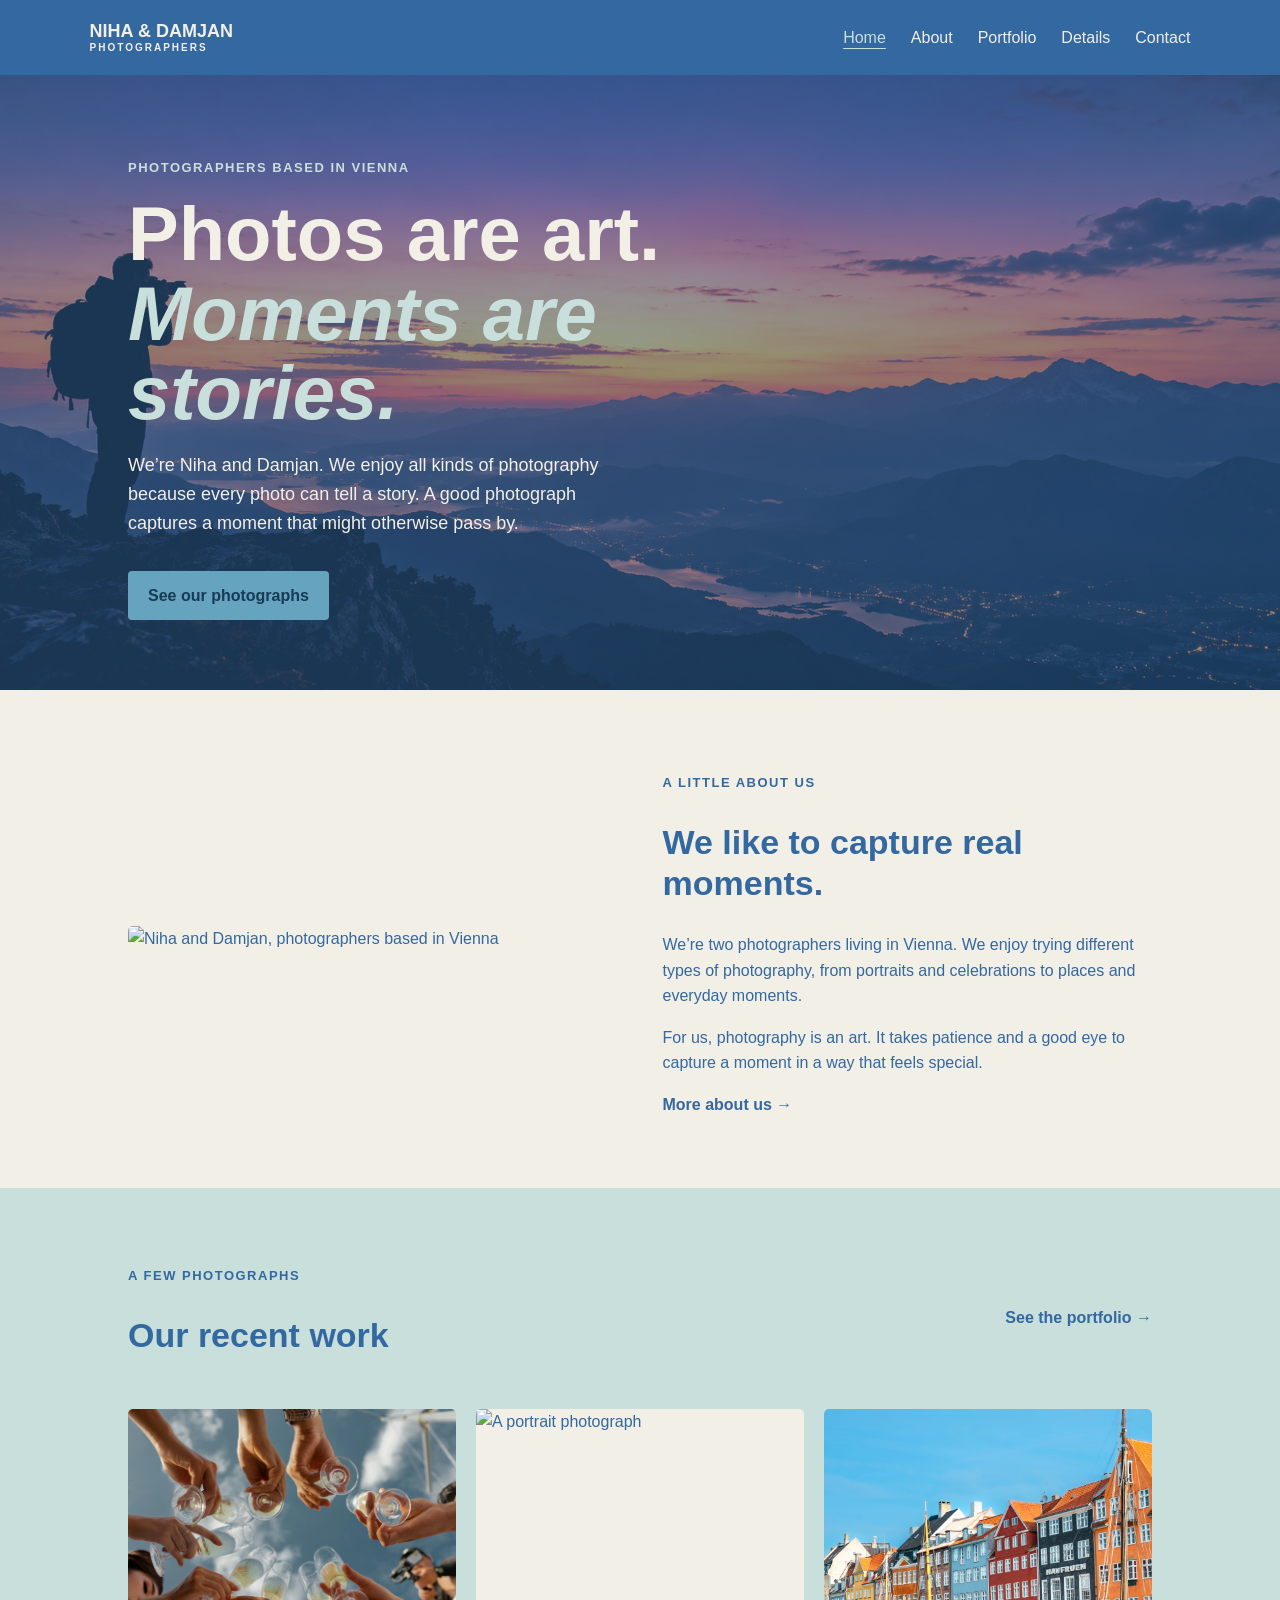
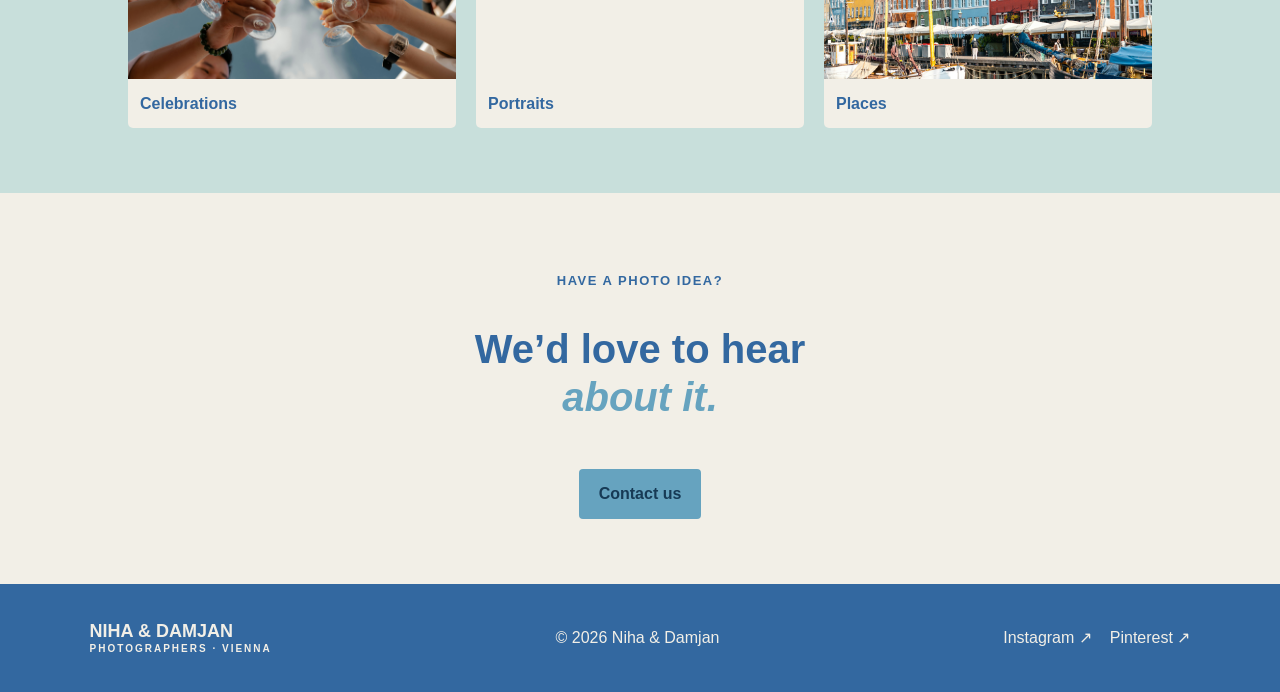
==== index.html @ 0b74a8f0 "Home page complete" ====
<!doctype html>
<html lang="en">
  <head>
    <meta charset="UTF-8" />
    <meta name="viewport" content="width=device-width, initial-scale=1.0" />
    <meta
      name="description"
      content="Photography by Niha and Damjan, based in Vienna."
    />
    <title>Niha &amp; Damjan | Photographers in Vienna</title>
    <link rel="stylesheet" href="css/styles.css" />
    <script src="js/script.js" defer></script>
  </head>

  <body id="top">
    <header class="site-header">
      <a class="logo" href="index.html" aria-label="Niha and Damjan home">
        NIHA &amp; DAMJAN
        <span>PHOTOGRAPHERS</span>
      </a>

      <button
        class="menu-toggle"
        type="button"
        aria-label="Open navigation"
        aria-expanded="false"
        aria-controls="main-nav"
      >
        <span></span>
        <span></span>
        <span></span>
      </button>

      <nav class="main-nav" id="main-nav" aria-label="Main navigation">
        <a href="index.html" aria-current="page">Home</a>
        <a href="about.html">About</a>
        <a href="portfolio.html">Portfolio</a>
        <a href="details.html">Details</a>
        <a href="contact.html">Contact</a>
      </nav>
    </header>

    <main>
      <section class="hero">
        <img
          class="hero-image"
          src="images/hero.jpg"
          alt="A meaningful moment captured in a photograph"
        />

        <div class="hero-content">
          <p class="eyebrow">Photographers based in Vienna</p>
          <h1>Photos are art.<br /><em>Moments are stories.</em></h1>

          <p class="hero-intro">
            We’re Niha and Damjan. We enjoy all kinds of photography because
            every photo can tell a story. A good photograph captures a moment
            that might otherwise pass by.
          </p>

          <a class="button" href="portfolio.html">See our photographs</a>
        </div>
      </section>

      <section class="about-preview" id="about">
        <div class="about-photo">
          <img
            src="images/portrait.jpg"
            alt="Niha and Damjan, photographers based in Vienna"
          />
        </div>

        <div class="about-copy">
          <p class="eyebrow">A little about us</p>
          <h2>We like to capture real moments.</h2>

          <p>
            We’re two photographers living in Vienna. We enjoy trying different
            types of photography, from portraits and celebrations to places and
            everyday moments.
          </p>

          <p>
            For us, photography is an art. It takes patience and a good eye to
            capture a moment in a way that feels special.
          </p>

          <a class="text-link" href="about.html"
            >More about us <span>→</span></a
          >
        </div>
      </section>

      <section class="featured-work" id="work">
        <div class="section-heading">
          <div>
            <p class="eyebrow">A few photographs</p>
            <h2>Our recent work</h2>
          </div>

          <a class="text-link" href="portfolio.html">
            See the portfolio <span>→</span>
          </a>
        </div>

        <div class="work-grid">
          <a class="work-card" href="details.html?photo=one">
            <img src="images/work-01.jpg" alt="A moment from a celebration" />
            <span>Celebrations</span>
          </a>

          <a class="work-card" href="details.html?photo=two">
            <img src="images/work-02.jpg" alt="A portrait photograph" />
            <span>Portraits</span>
          </a>

          <a class="work-card" href="details.html?photo=three">
            <img
              src="images/work-03.jpg"
              alt="A place photographed in natural light"
            />
            <span>Places</span>
          </a>
        </div>
      </section>

      <section class="contact-callout" id="contact">
        <p class="eyebrow">Have a photo idea?</p>
        <h2>We’d love to hear<br /><em>about it.</em></h2>
        <a class="button" href="contact.html">Contact us</a>
      </section>
    </main>

    <footer class="site-footer">
      <a class="logo" href="#top">
        NIHA &amp; DAMJAN
        <span>PHOTOGRAPHERS · VIENNA</span>
      </a>

      <p>&copy; 2026 Niha &amp; Damjan</p>

      <div class="social-links">
        <a href="https://instagram.com/" target="_blank" rel="noreferrer">
          Instagram ↗
        </a>
        <a href="https://pinterest.com/" target="_blank" rel="noreferrer">
          Pinterest ↗
        </a>
      </div>
    </footer>
  </body>
</html>
---- css/styles.css ----
:root {
  --dark-blue: #3368a0;
  --light-blue: #66a3bf;
  --pale-mint: #c8dfdb;
  --warm-white: #f2efe7;
}

* {
  box-sizing: border-box;
}

html {
  scroll-behavior: smooth;
}

body {
  margin: 0;
  background-color: var(--warm-white);
  color: var(--dark-blue);
  font-family: Arial, sans-serif;
  line-height: 1.6;
}

a {
  color: inherit;
  text-decoration: none;
}

img {
  display: block;
  max-width: 100%;
}

/* Header and navigation */

.site-header {
  min-height: 75px;
  padding: 14px 7%;
  background-color: var(--dark-blue);
  color: var(--warm-white);
  display: flex;
  align-items: center;
  justify-content: space-between;
}

.logo {
  font-size: 18px;
  font-weight: bold;
  line-height: 1.2;
}

.logo span {
  display: block;
  font-size: 10px;
  letter-spacing: 2px;
}

.main-nav {
  display: flex;
  align-items: center;
  gap: 25px;
}

.main-nav a:hover,
.main-nav a[aria-current="page"] {
  color: var(--pale-mint);
  text-decoration: underline;
  text-underline-offset: 5px;
}

.menu-toggle {
  display: none;
  padding: 8px;
  background: transparent;
  border: 1px solid var(--warm-white);
  cursor: pointer;
}

.menu-toggle span {
  display: block;
  width: 23px;
  height: 2px;
  margin: 5px 0;
  background-color: var(--warm-white);
}

/* Hero section */

.hero {
  min-height: 560px;
  position: relative;
  display: flex;
  align-items: center;
  padding: 70px 10%;
  overflow: hidden;
  background-color: var(--dark-blue);
  color: var(--warm-white);
}

.hero-image {
  position: absolute;
  inset: 0;
  width: 100%;
  height: 100%;
  object-fit: cover;
  opacity: 0.48;
}

.hero-content {
  position: relative;
  max-width: 600px;
}

.eyebrow {
  color: var(--dark-blue);
  font-size: 13px;
  font-weight: bold;
  letter-spacing: 1.5px;
  text-transform: uppercase;
}

.hero .eyebrow {
  color: var(--pale-mint);
}

.hero h1 {
  margin: 15px 0;
  font-size: clamp(40px, 7vw, 76px);
  line-height: 1.05;
}

.hero h1 em {
  color: var(--pale-mint);
}

.hero-intro {
  max-width: 500px;
  font-size: 18px;
}

.button {
  display: inline-block;
  margin-top: 15px;
  padding: 12px 20px;
  background-color: var(--light-blue);
  color: #173a55;
  font-weight: bold;
  border-radius: 4px;
}

.button:hover {
  background-color: var(--pale-mint);
}

/* About preview */

.about-preview {
  padding: 70px 10%;
  display: flex;
  align-items: center;
  gap: 45px;
}

.about-photo,
.about-copy {
  flex: 1;
}

.about-photo img {
  width: 100%;
  max-height: 430px;
  object-fit: cover;
  border-radius: 5px;
}

.about-copy h2 {
  font-size: 34px;
  line-height: 1.2;
}

.text-link {
  font-weight: bold;
}

.text-link:hover {
  text-decoration: underline;
}

/* Featured work */

.featured-work {
  padding: 65px 10%;
  background-color: var(--pale-mint);
}

.section-heading {
  display: flex;
  align-items: center;
  justify-content: space-between;
  gap: 20px;
  margin-bottom: 25px;
}

.section-heading h2 {
  font-size: 34px;
  line-height: 1.2;
}

.work-grid {
  display: grid;
  grid-template-columns: repeat(3, 1fr);
  gap: 20px;
}

.work-card {
  background-color: var(--warm-white);
  border-radius: 5px;
  overflow: hidden;
}

.work-card img {
  width: 100%;
  height: 270px;
  object-fit: cover;
}

.work-card span {
  display: block;
  padding: 12px;
  font-weight: bold;
}

.work-card:hover img {
  opacity: 0.85;
}

/* Contact section */

.contact-callout {
  padding: 65px 10%;
  text-align: center;
}

.contact-callout h2 {
  font-size: 40px;
  line-height: 1.2;
}

.contact-callout h2 em {
  color: var(--light-blue);
}

/* Footer */

.site-footer {
  padding: 25px 7%;
  background-color: var(--dark-blue);
  color: var(--warm-white);
  display: flex;
  align-items: center;
  justify-content: space-between;
  gap: 20px;
}

.social-links {
  display: flex;
  gap: 18px;
}

.social-links a:hover {
  color: var(--pale-mint);
}

/* Mobile layout */

@media (max-width: 700px) {
  .site-header {
    flex-wrap: wrap;
  }

  .menu-toggle {
    display: block;
  }

  .main-nav {
    display: none;
    width: 100%;
    padding: 15px 0 5px;
    flex-direction: column;
    align-items: flex-start;
    gap: 12px;
  }

  .main-nav.show {
    display: flex;
  }

  .hero {
    min-height: 500px;
    padding: 55px 7%;
  }

  .about-preview {
    padding: 45px 7%;
    flex-direction: column;
  }

  .featured-work {
    padding: 45px 7%;
  }

  .section-heading {
    align-items: flex-start;
    flex-direction: column;
  }

  .work-grid {
    grid-template-columns: 1fr;
  }

  .work-card img {
    height: 250px;
  }

  .site-footer {
    align-items: flex-start;
    flex-direction: column;
  }

  .social-links {
    flex-wrap: wrap;
  }
}
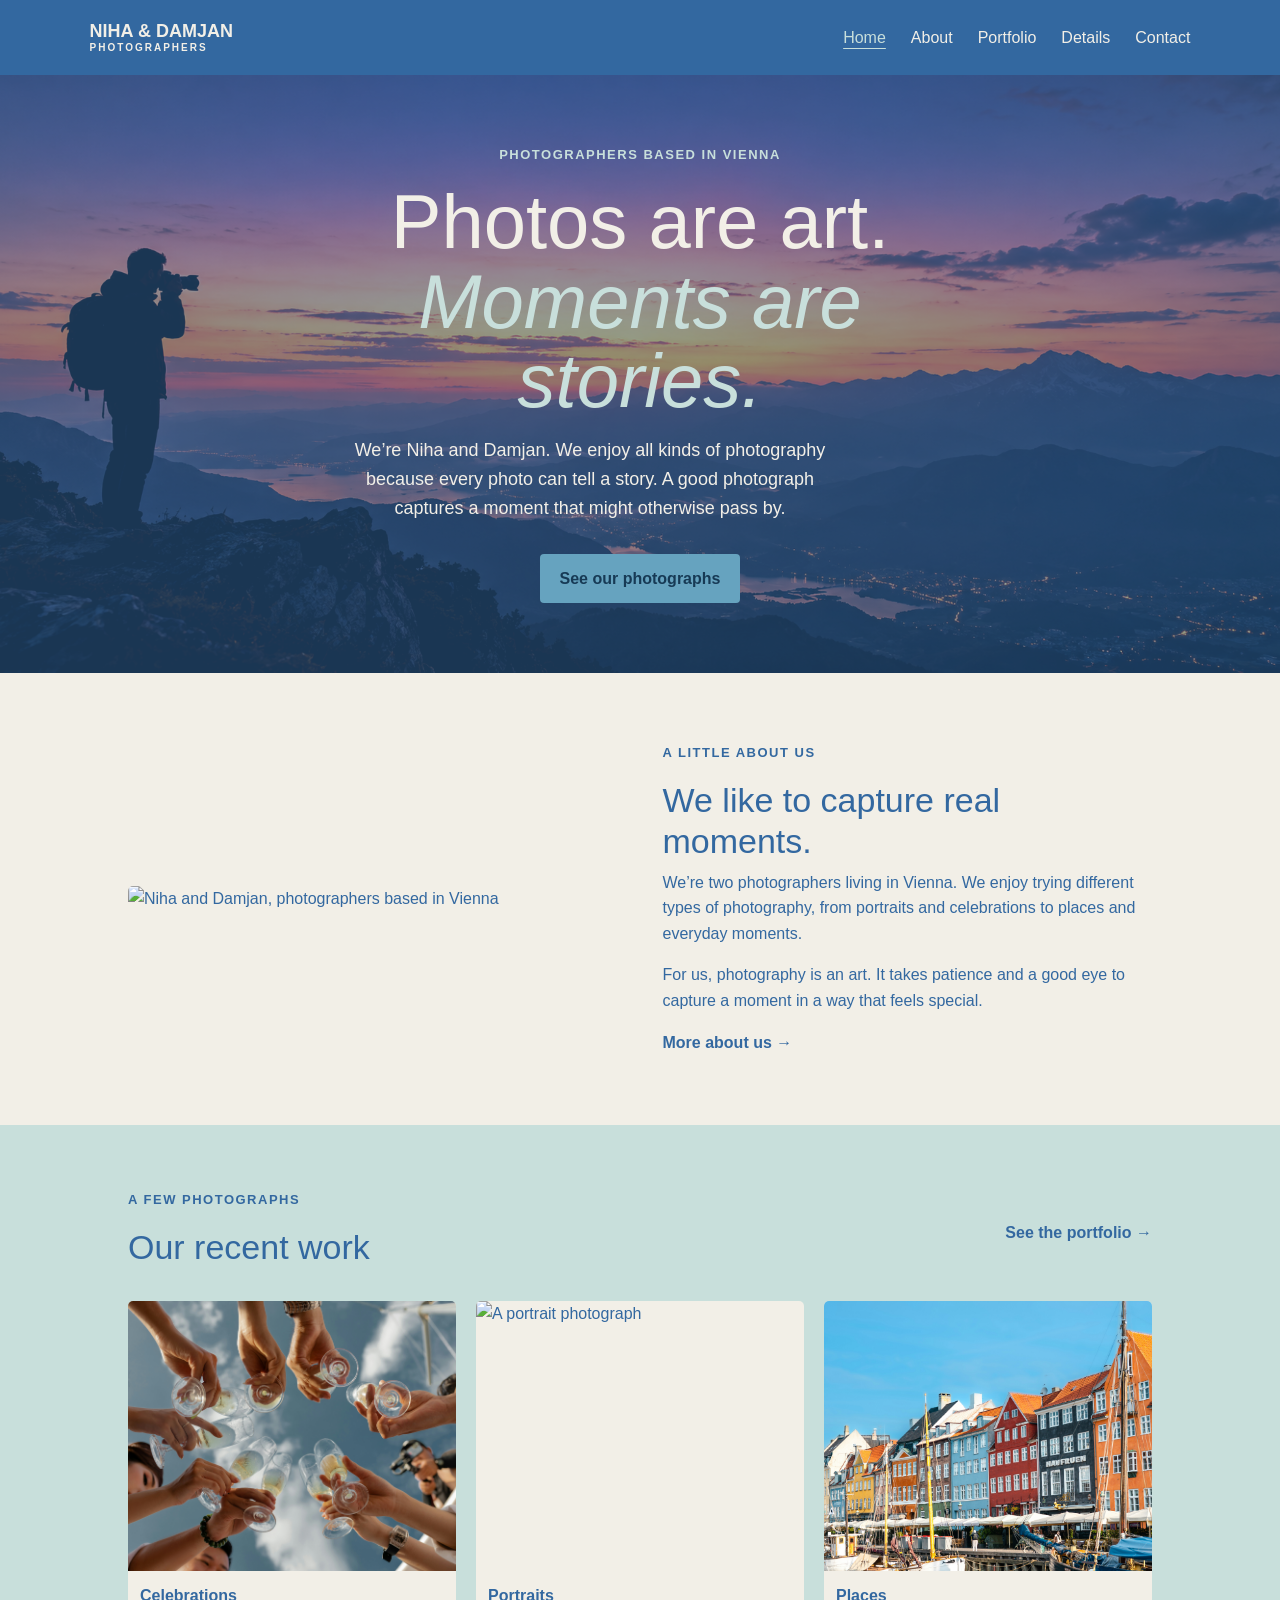
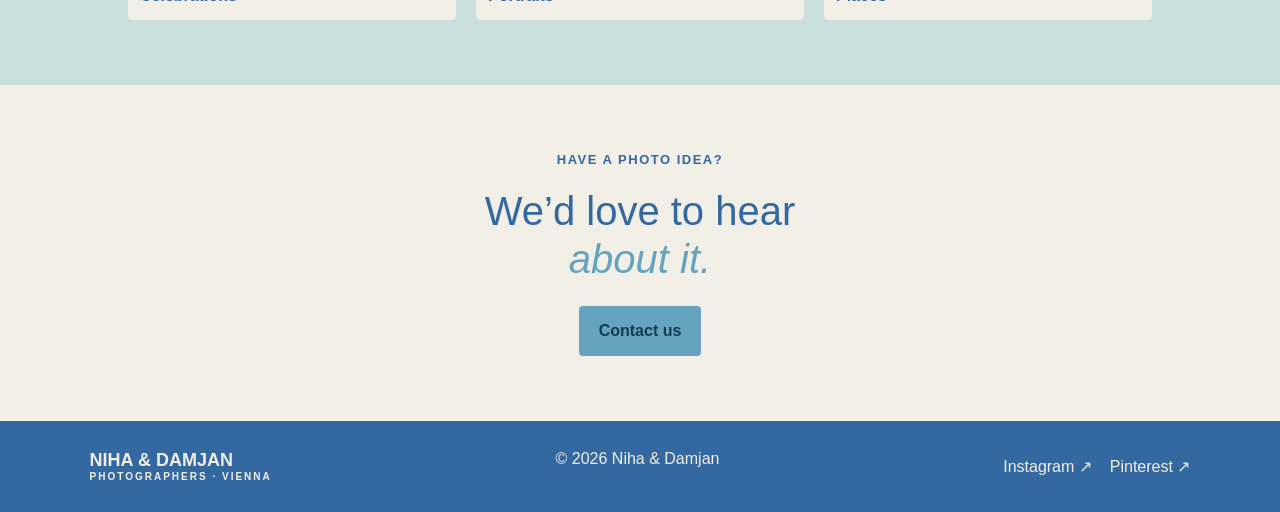
==== commit a1434d67: "change of design" ====
--- a/index.html
+++ b/index.html
@@ -1,152 +1,149 @@
 <!doctype html>
 <html lang="en">
-  <head>
-    <meta charset="UTF-8" />
-    <meta name="viewport" content="width=device-width, initial-scale=1.0" />
-    <meta
-      name="description"
-      content="Photography by Niha and Damjan, based in Vienna."
+
+<head>
+  <meta charset="UTF-8" />
+  <meta name="viewport" content="width=device-width, initial-scale=1.0" />
+  <meta name="description" content="Photography by Niha and Damjan, based in Vienna." />
+  <title>Niha &amp; Damjan | Photographers in Vienna</title>
+  <link
+      href="https://cdn.jsdelivr.net/npm/bootstrap@5.3.8/dist/css/bootstrap.min.css"
+      rel="stylesheet"
+      integrity="sha384-sRIl4kxILFvY47J16cr9ZwB07vP4J8+LH7qKQnuqkuIAvNWLzeN8tE5YBujZqJLB"
+      crossorigin="anonymous"
     />
-    <title>Niha &amp; Damjan | Photographers in Vienna</title>
-    <link rel="stylesheet" href="css/styles.css" />
-    <script src="js/script.js" defer></script>
-  </head>
 
-  <body id="top">
-    <header class="site-header">
-      <a class="logo" href="index.html" aria-label="Niha and Damjan home">
-        NIHA &amp; DAMJAN
-        <span>PHOTOGRAPHERS</span>
-      </a>
+  <link rel="stylesheet" href="css/styles.css" />
+</head>
 
-      <button
-        class="menu-toggle"
-        type="button"
-        aria-label="Open navigation"
-        aria-expanded="false"
-        aria-controls="main-nav"
-      >
-        <span></span>
-        <span></span>
-        <span></span>
-      </button>
+<body id="top">
 
-      <nav class="main-nav" id="main-nav" aria-label="Main navigation">
-        <a href="index.html" aria-current="page">Home</a>
-        <a href="about.html">About</a>
-        <a href="portfolio.html">Portfolio</a>
-        <a href="details.html">Details</a>
-        <a href="contact.html">Contact</a>
-      </nav>
-    </header>
+  <!-- Header -->
 
-    <main>
-      <section class="hero">
-        <img
-          class="hero-image"
-          src="images/hero.jpg"
-          alt="A meaningful moment captured in a photograph"
-        />
+  <header class="site-header">
+    <a class="logo" href="index.html" aria-label="Niha and Damjan home">
+      NIHA &amp; DAMJAN
+      <span>PHOTOGRAPHERS</span>
+    </a>
 
-        <div class="hero-content">
-          <p class="eyebrow">Photographers based in Vienna</p>
-          <h1>Photos are art.<br /><em>Moments are stories.</em></h1>
+    <button class="menu-toggle" type="button" aria-label="Open navigation" aria-expanded="false"
+      aria-controls="main-nav">
+      <span></span>
+      <span></span>
+      <span></span>
+    </button>
 
-          <p class="hero-intro">
-            We’re Niha and Damjan. We enjoy all kinds of photography because
-            every photo can tell a story. A good photograph captures a moment
-            that might otherwise pass by.
-          </p>
+    <nav class="main-nav" id="main-nav" aria-label="Main navigation">
+      <a href="index.html" aria-current="page">Home</a>
+      <a href="about.html">About</a>
+      <a href="portfolio.html">Portfolio</a>
+      <a href="details.html">Details</a>
+      <a href="contact.html">Contact</a>
+    </nav>
+  </header>
 
-          <a class="button" href="portfolio.html">See our photographs</a>
-        </div>
-      </section>
+  <main>
+    <section class="hero">
+      <img class="hero-image" src="images/hero.jpg" alt="A meaningful moment captured in a photograph" />
 
-      <section class="about-preview" id="about">
-        <div class="about-photo">
-          <img
-            src="images/portrait.jpg"
-            alt="Niha and Damjan, photographers based in Vienna"
-          />
+      <div class="hero-content">
+        <p class="eyebrow">Photographers based in Vienna</p>
+        <h1>Photos are art.<br /><em>Moments are stories.</em></h1>
+
+        <p class="hero-intro">
+          We’re Niha and Damjan. We enjoy all kinds of photography because
+          every photo can tell a story. A good photograph captures a moment
+          that might otherwise pass by.
+        </p>
+
+        <a class="button" href="portfolio.html">See our photographs</a>
+      </div>
+    </section>
+
+    <section class="about-preview" id="about">
+      <div class="about-photo">
+        <img src="images/portrait.jpg" alt="Niha and Damjan, photographers based in Vienna" />
+      </div>
+
+      <div class="about-copy">
+        <p class="eyebrow">A little about us</p>
+        <h2>We like to capture real moments.</h2>
+
+        <p>
+          We’re two photographers living in Vienna. We enjoy trying different
+          types of photography, from portraits and celebrations to places and
+          everyday moments.
+        </p>
+
+        <p>
+          For us, photography is an art. It takes patience and a good eye to
+          capture a moment in a way that feels special.
+        </p>
+
+        <a class="text-link" href="about.html">More about us <span>→</span></a>
+      </div>
+    </section>
+
+    <section class="featured-work" id="work">
+      <div class="section-heading">
+        <div>
+          <p class="eyebrow">A few photographs</p>
+          <h2>Our recent work</h2>
         </div>
 
-        <div class="about-copy">
-          <p class="eyebrow">A little about us</p>
-          <h2>We like to capture real moments.</h2>
-
-          <p>
-            We’re two photographers living in Vienna. We enjoy trying different
-            types of photography, from portraits and celebrations to places and
-            everyday moments.
-          </p>
-
-          <p>
-            For us, photography is an art. It takes patience and a good eye to
-            capture a moment in a way that feels special.
-          </p>
-
-          <a class="text-link" href="about.html"
-            >More about us <span>→</span></a
-          >
-        </div>
-      </section>
-
-      <section class="featured-work" id="work">
-        <div class="section-heading">
-          <div>
-            <p class="eyebrow">A few photographs</p>
-            <h2>Our recent work</h2>
-          </div>
-
-          <a class="text-link" href="portfolio.html">
-            See the portfolio <span>→</span>
-          </a>
-        </div>
-
-        <div class="work-grid">
-          <a class="work-card" href="details.html?photo=one">
-            <img src="images/work-01.jpg" alt="A moment from a celebration" />
-            <span>Celebrations</span>
-          </a>
-
-          <a class="work-card" href="details.html?photo=two">
-            <img src="images/work-02.jpg" alt="A portrait photograph" />
-            <span>Portraits</span>
-          </a>
-
-          <a class="work-card" href="details.html?photo=three">
-            <img
-              src="images/work-03.jpg"
-              alt="A place photographed in natural light"
-            />
-            <span>Places</span>
-          </a>
-        </div>
-      </section>
-
-      <section class="contact-callout" id="contact">
-        <p class="eyebrow">Have a photo idea?</p>
-        <h2>We’d love to hear<br /><em>about it.</em></h2>
-        <a class="button" href="contact.html">Contact us</a>
-      </section>
-    </main>
-
-    <footer class="site-footer">
-      <a class="logo" href="#top">
-        NIHA &amp; DAMJAN
-        <span>PHOTOGRAPHERS · VIENNA</span>
-      </a>
-
-      <p>&copy; 2026 Niha &amp; Damjan</p>
-
-      <div class="social-links">
-        <a href="https://instagram.com/" target="_blank" rel="noreferrer">
-          Instagram ↗
-        </a>
-        <a href="https://pinterest.com/" target="_blank" rel="noreferrer">
-          Pinterest ↗
+        <a class="text-link" href="portfolio.html">
+          See the portfolio <span>→</span>
         </a>
       </div>
-    </footer>
-  </body>
-</html>
+
+      <div class="work-grid">
+        <a class="work-card" href="details.html?photo=one">
+          <img src="images/work-01.jpg" alt="A moment from a celebration" />
+          <span>Celebrations</span>
+        </a>
+
+        <a class="work-card" href="details.html?photo=two">
+          <img src="images/work-02.jpg" alt="A portrait photograph" />
+          <span>Portraits</span>
+        </a>
+
+        <a class="work-card" href="details.html?photo=three">
+          <img src="images/work-03.jpg" alt="A place photographed in natural light" />
+          <span>Places</span>
+        </a>
+      </div>
+    </section>
+
+    <section class="contact-callout" id="contact">
+      <p class="eyebrow">Have a photo idea?</p>
+      <h2>We’d love to hear<br /><em>about it.</em></h2>
+      <a class="button" href="contact.html">Contact us</a>
+    </section>
+  </main>
+
+  <footer class="site-footer">
+    <a class="logo" href="#top">
+      NIHA &amp; DAMJAN
+      <span>PHOTOGRAPHERS · VIENNA</span>
+    </a>
+
+    <p>&copy; 2026 Niha &amp; Damjan</p>
+
+    <div class="social-links">
+      <a href="https://instagram.com/" target="_blank" rel="noreferrer">
+        Instagram ↗
+      </a>
+      <a href="https://pinterest.com/" target="_blank" rel="noreferrer">
+        Pinterest ↗
+      </a>
+    </div>
+  </footer>
+    <script
+      src="https://cdn.jsdelivr.net/npm/bootstrap@5.3.8/dist/js/bootstrap.bundle.min.js"
+      integrity="sha384-FKyoEForCGlyvwx9Hj09JcYn3nv7wiPVlz7YYwJrWVcXK/BmnVDxM+D2scQbITxI"
+      crossorigin="anonymous"
+    ></script>
+   <script src="js/script.js"></script>
+</body>
+
+</html>
--- a/css/styles.css
+++ b/css/styles.css
@@ -91,6 +91,7 @@
   position: relative;
   display: flex;
   align-items: center;
+  justify-content: center;
   padding: 70px 10%;
   overflow: hidden;
   background-color: var(--dark-blue);
@@ -109,6 +110,7 @@
 .hero-content {
   position: relative;
   max-width: 600px;
+  text-align: center;
 }
 
 .eyebrow {
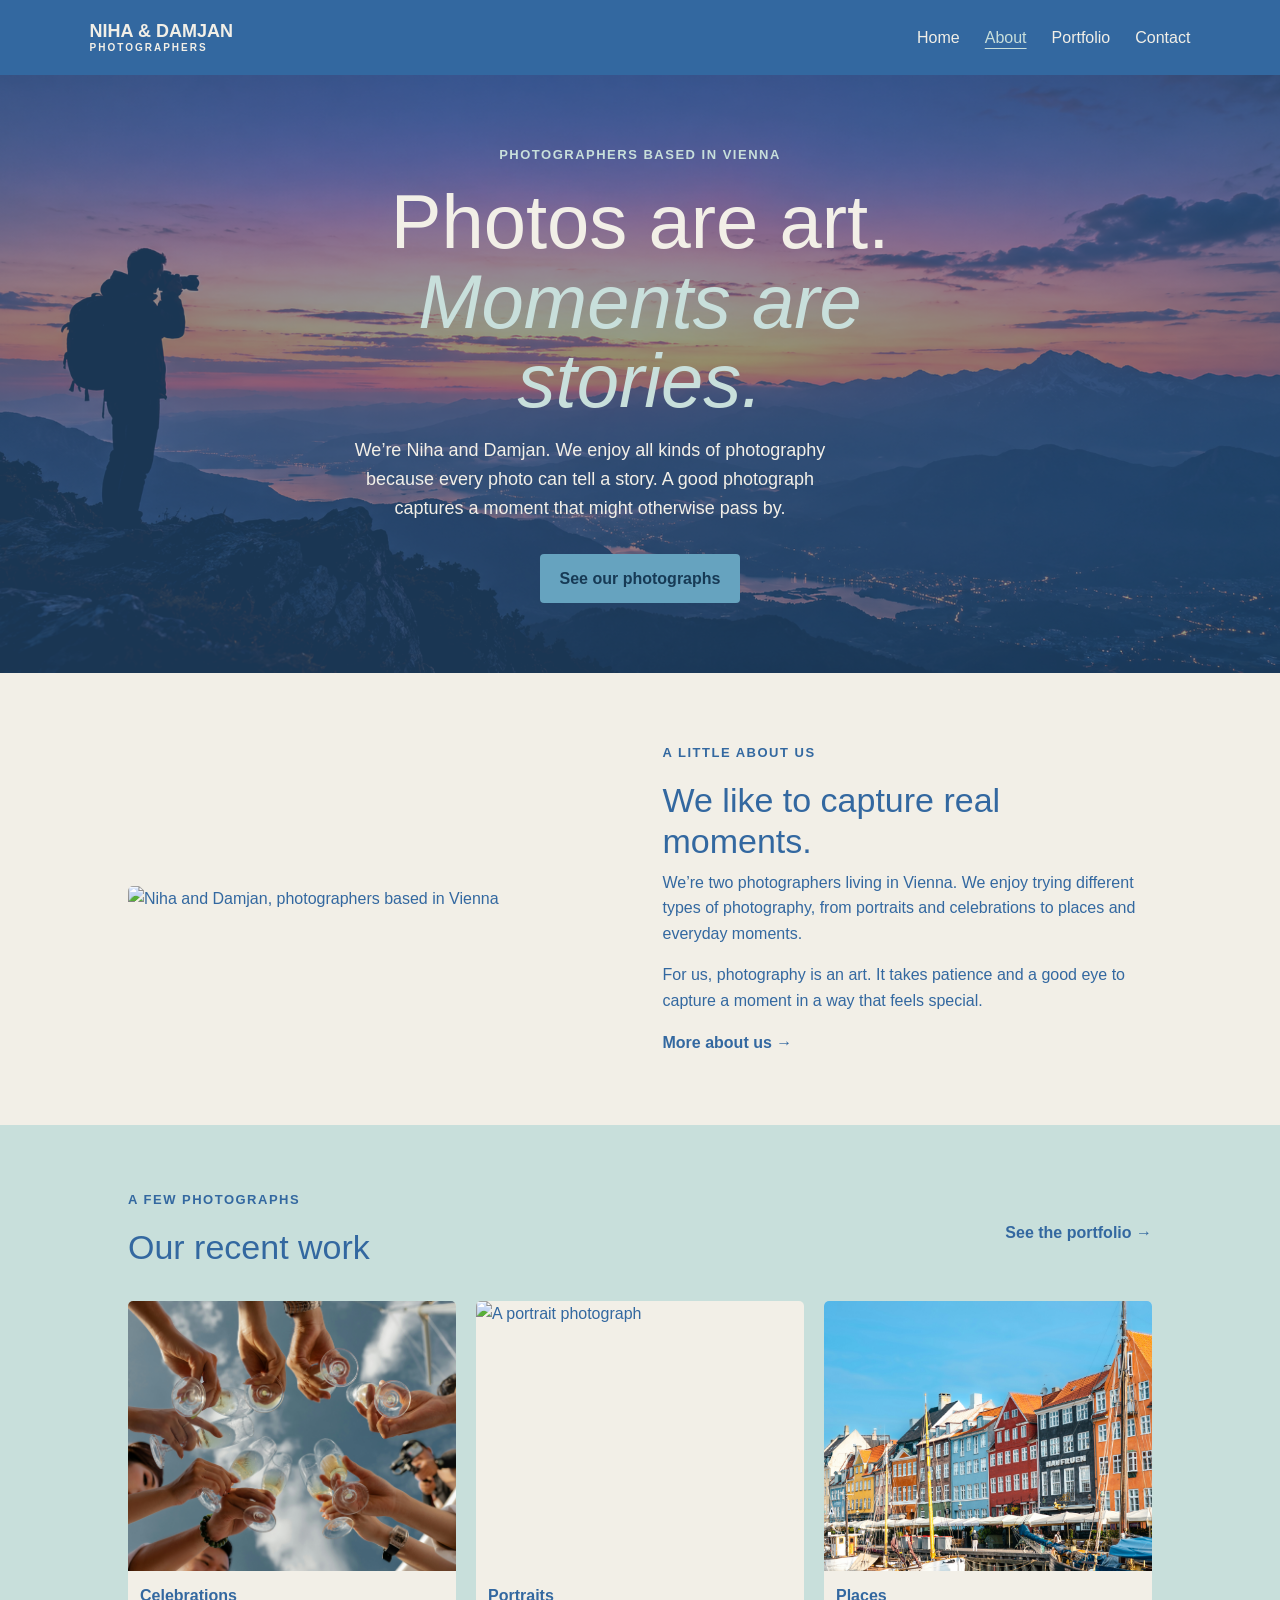
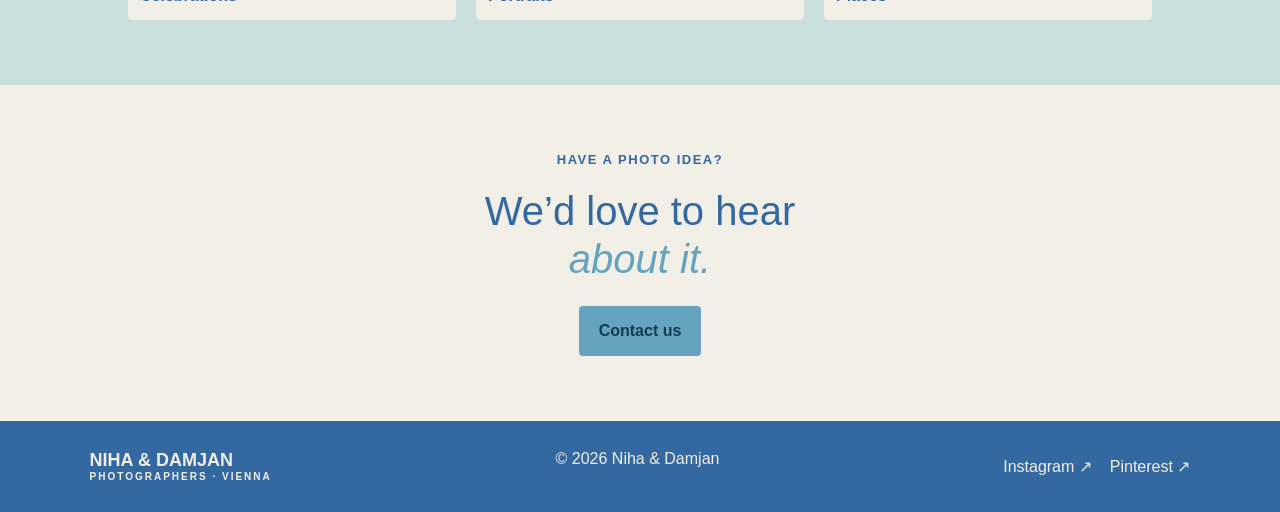
==== commit 0a501f97: "Creation of Details.html and details.js" ====
--- a/index.html
+++ b/index.html
@@ -6,12 +6,8 @@
   <meta name="viewport" content="width=device-width, initial-scale=1.0" />
   <meta name="description" content="Photography by Niha and Damjan, based in Vienna." />
   <title>Niha &amp; Damjan | Photographers in Vienna</title>
-  <link
-      href="https://cdn.jsdelivr.net/npm/bootstrap@5.3.8/dist/css/bootstrap.min.css"
-      rel="stylesheet"
-      integrity="sha384-sRIl4kxILFvY47J16cr9ZwB07vP4J8+LH7qKQnuqkuIAvNWLzeN8tE5YBujZqJLB"
-      crossorigin="anonymous"
-    />
+  <link href="https://cdn.jsdelivr.net/npm/bootstrap@5.3.8/dist/css/bootstrap.min.css" rel="stylesheet"
+    integrity="sha384-sRIl4kxILFvY47J16cr9ZwB07vP4J8+LH7qKQnuqkuIAvNWLzeN8tE5YBujZqJLB" crossorigin="anonymous" />
 
   <link rel="stylesheet" href="css/styles.css" />
 </head>
@@ -19,7 +15,6 @@
 <body id="top">
 
   <!-- Header -->
-
   <header class="site-header">
     <a class="logo" href="index.html" aria-label="Niha and Damjan home">
       NIHA &amp; DAMJAN
@@ -34,10 +29,9 @@
     </button>
 
     <nav class="main-nav" id="main-nav" aria-label="Main navigation">
-      <a href="index.html" aria-current="page">Home</a>
-      <a href="about.html">About</a>
+      <a href="index.html">Home</a>
+      <a href="about.html" aria-current="page">About</a>
       <a href="portfolio.html">Portfolio</a>
-      <a href="details.html">Details</a>
       <a href="contact.html">Contact</a>
     </nav>
   </header>
@@ -138,12 +132,10 @@
       </a>
     </div>
   </footer>
-    <script
-      src="https://cdn.jsdelivr.net/npm/bootstrap@5.3.8/dist/js/bootstrap.bundle.min.js"
-      integrity="sha384-FKyoEForCGlyvwx9Hj09JcYn3nv7wiPVlz7YYwJrWVcXK/BmnVDxM+D2scQbITxI"
-      crossorigin="anonymous"
-    ></script>
-   <script src="js/script.js"></script>
+  <script src="https://cdn.jsdelivr.net/npm/bootstrap@5.3.8/dist/js/bootstrap.bundle.min.js"
+    integrity="sha384-FKyoEForCGlyvwx9Hj09JcYn3nv7wiPVlz7YYwJrWVcXK/BmnVDxM+D2scQbITxI"
+    crossorigin="anonymous"></script>
+  <script src="js/script.js"></script>
 </body>
 
 </html>
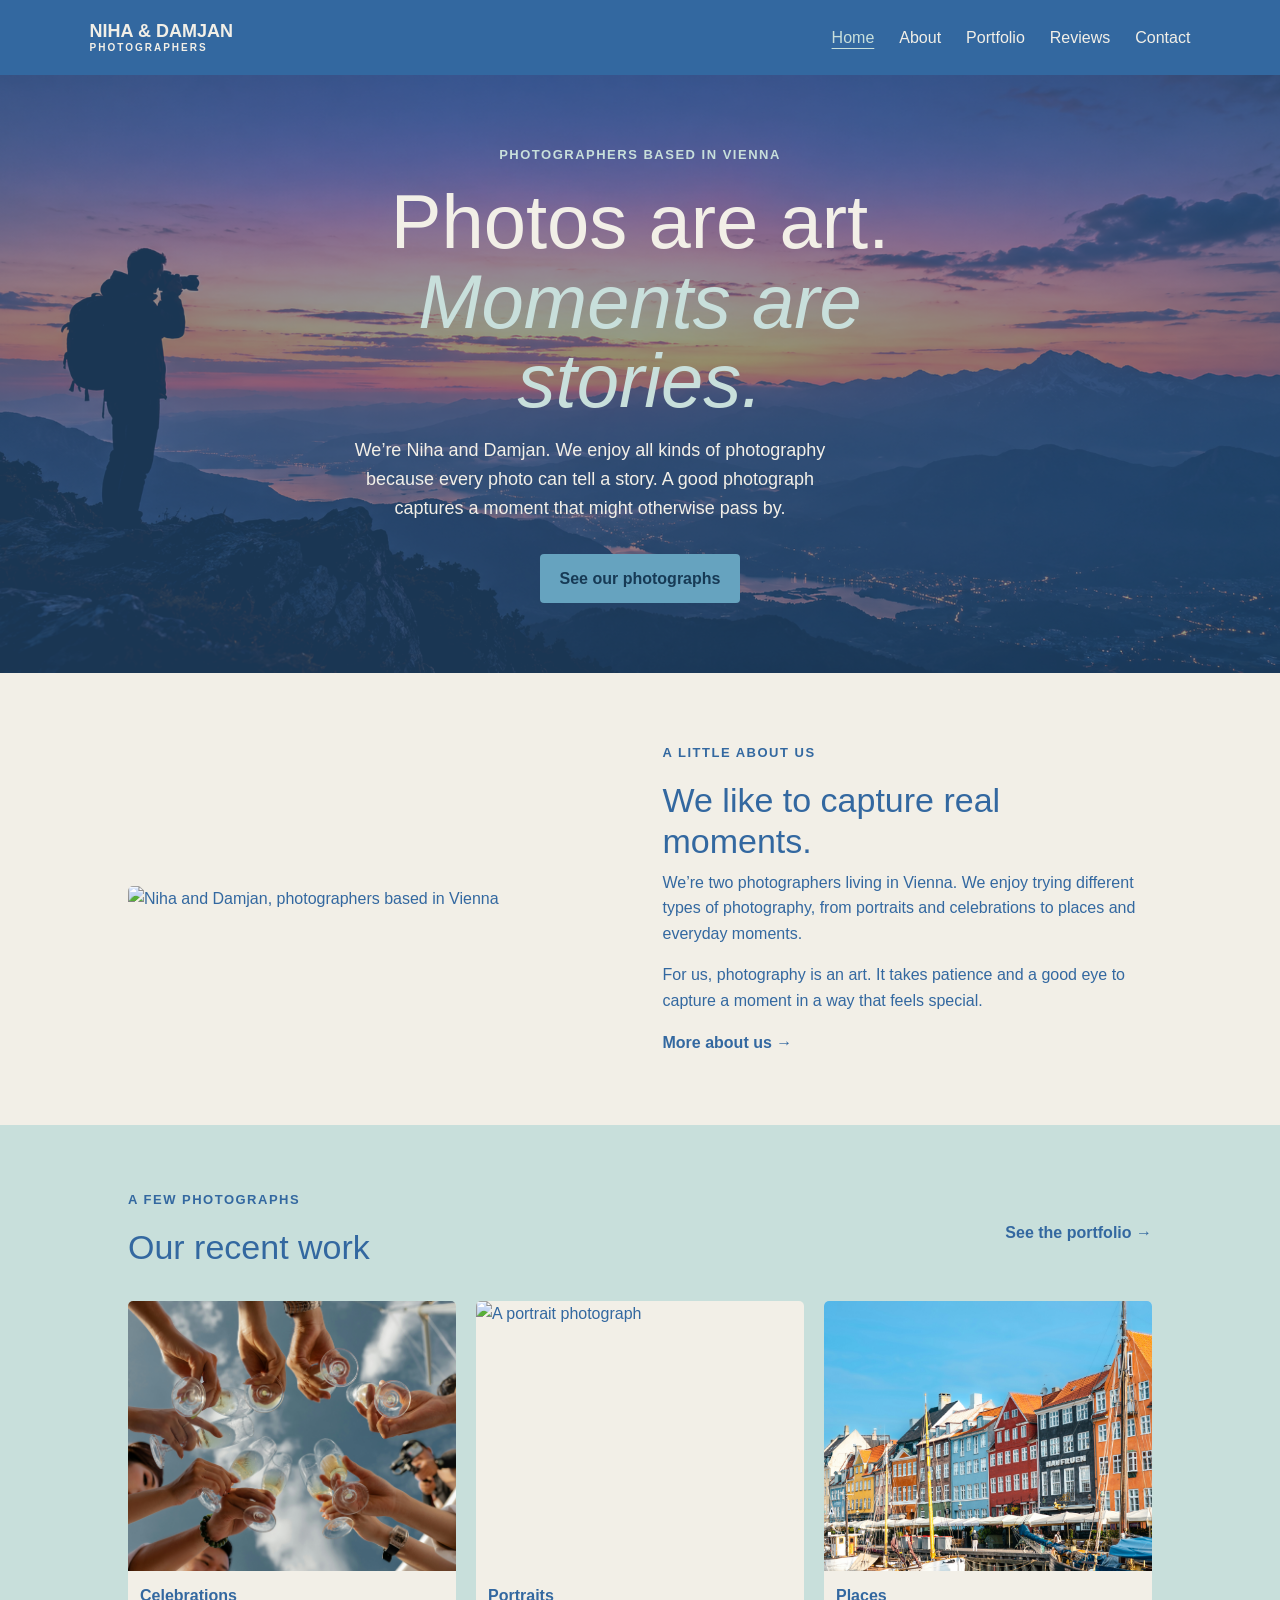
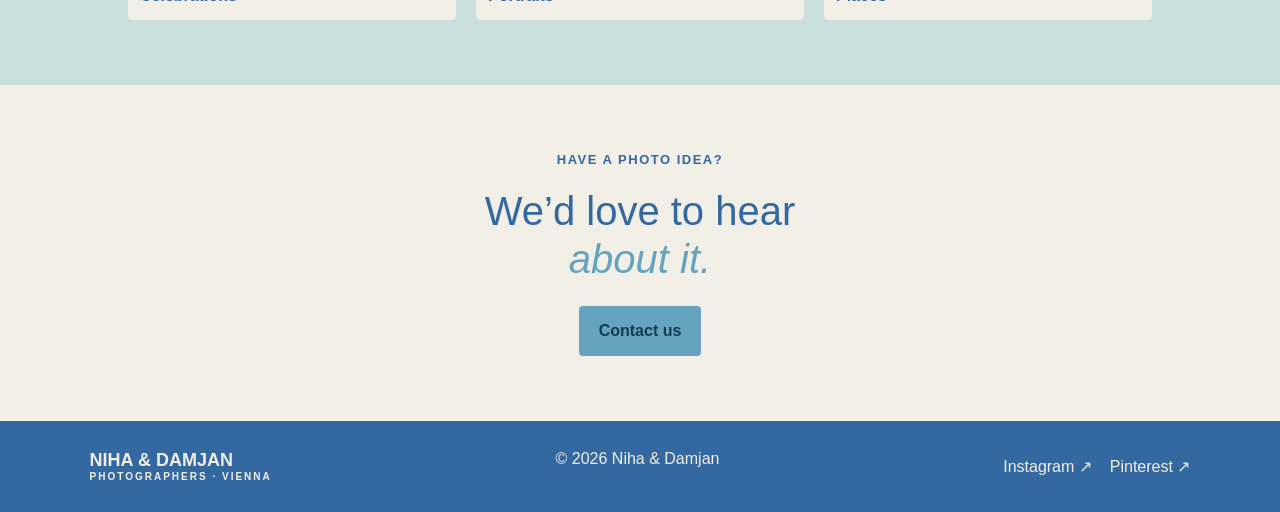
==== commit 5f648d18: "Creation of Reviews" ====
--- a/index.html
+++ b/index.html
@@ -29,9 +29,10 @@
     </button>
 
     <nav class="main-nav" id="main-nav" aria-label="Main navigation">
-      <a href="index.html">Home</a>
-      <a href="about.html" aria-current="page">About</a>
+      <a href="index.html" aria-current="page">Home</a>
+      <a href="about.html">About</a>
       <a href="portfolio.html">Portfolio</a>
+      <a href="reviews.html">Reviews</a>
       <a href="contact.html">Contact</a>
     </nav>
   </header>
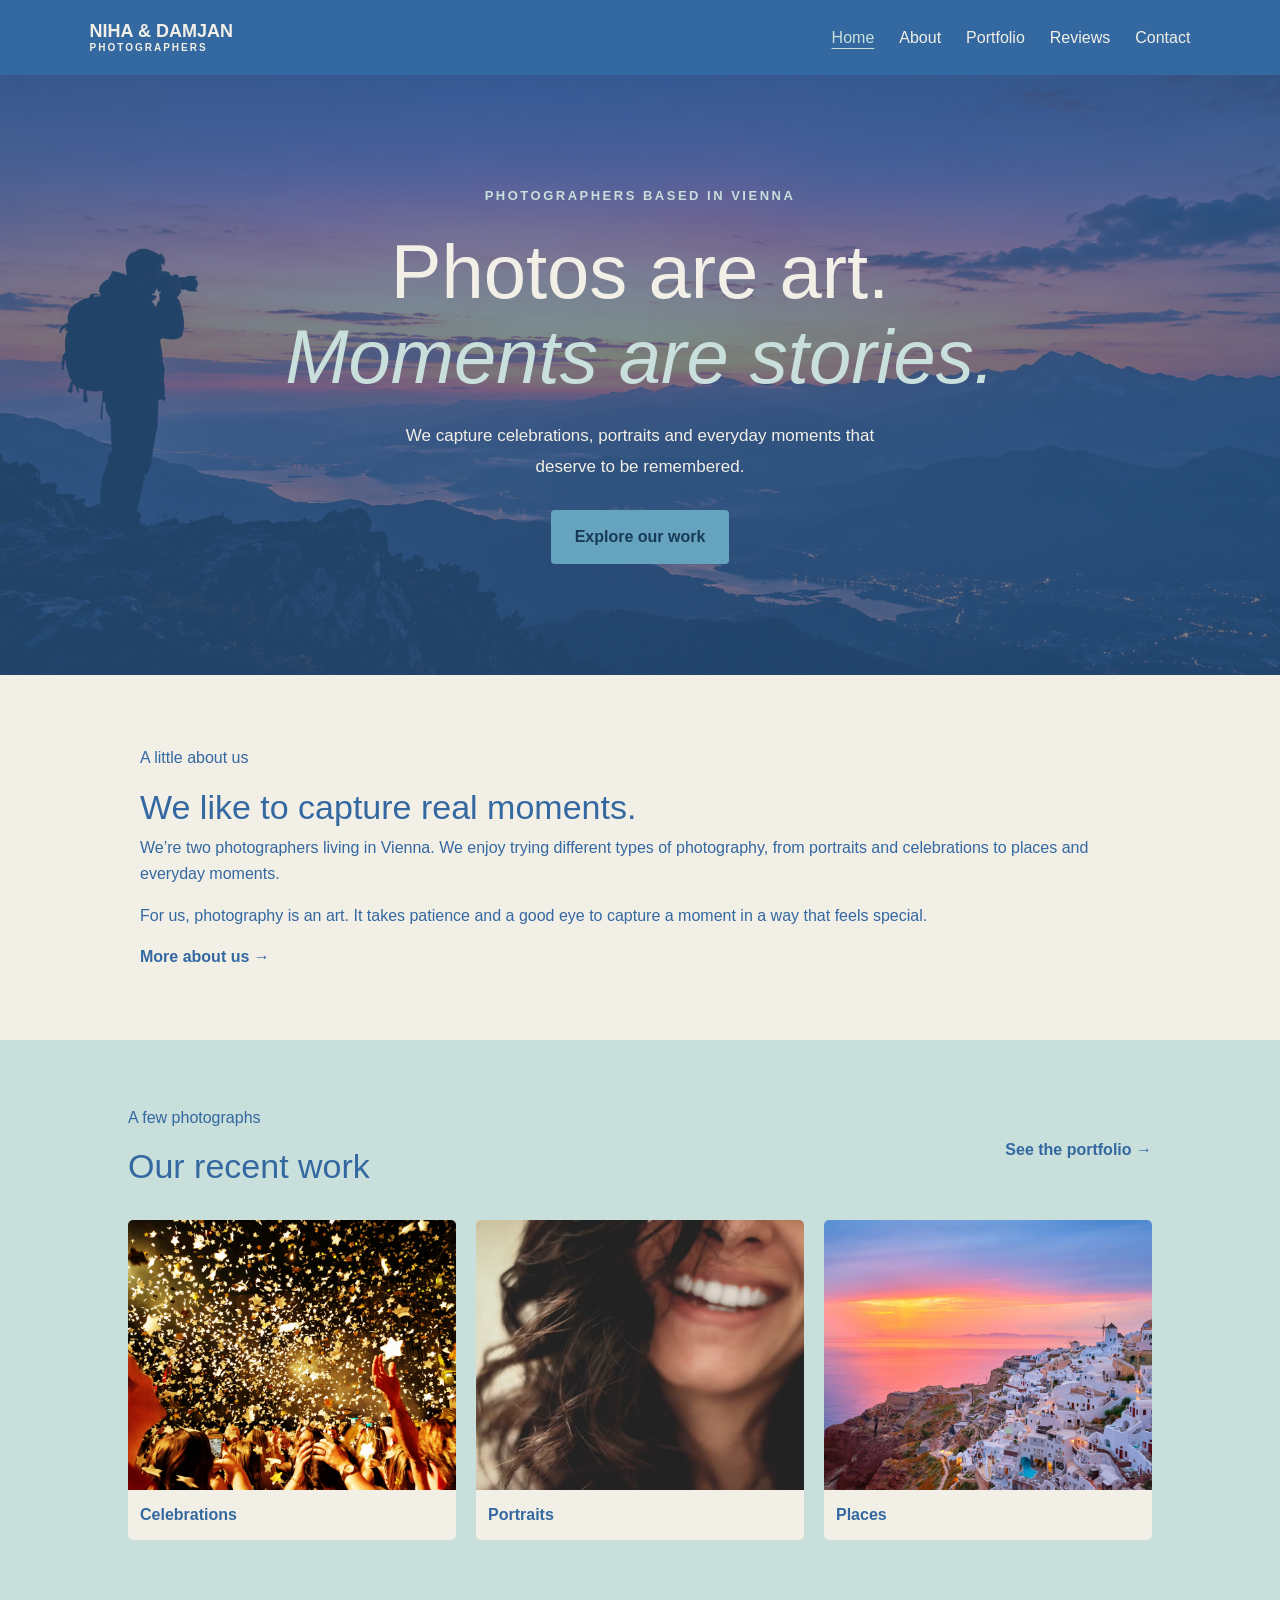
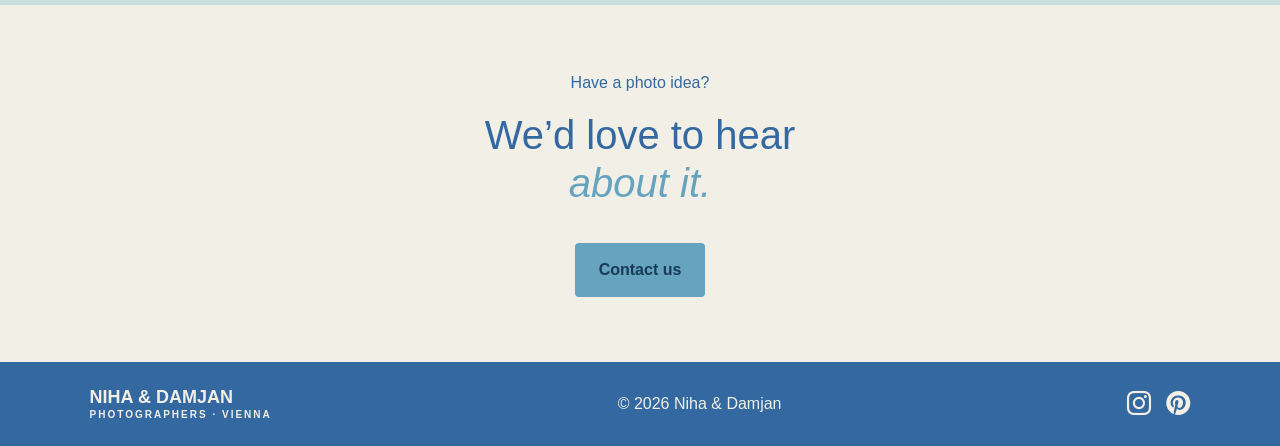
==== commit 0cf063fa: "Add portfolio category filters and improve page styling" ====
--- a/index.html
+++ b/index.html
@@ -1,142 +1,170 @@
 <!doctype html>
 <html lang="en">
+  <head>
+    <meta charset="UTF-8" />
+    <meta name="viewport" content="width=device-width, initial-scale=1.0" />
+    <meta
+      name="description"
+      content="Photography by Niha and Damjan, based in Vienna."
+    />
+    <title>Niha &amp; Damjan | Photographers in Vienna</title>
+    <link
+      href="https://cdn.jsdelivr.net/npm/bootstrap@5.3.8/dist/css/bootstrap.min.css"
+      rel="stylesheet"
+      integrity="sha384-sRIl4kxILFvY47J16cr9ZwB07vP4J8+LH7qKQnuqkuIAvNWLzeN8tE5YBujZqJLB"
+      crossorigin="anonymous"
+    />
+    <link
+      rel="stylesheet"
+      href="https://cdn.jsdelivr.net/npm/bootstrap-icons@1.11.3/font/bootstrap-icons.min.css"
+    />
 
-<head>
-  <meta charset="UTF-8" />
-  <meta name="viewport" content="width=device-width, initial-scale=1.0" />
-  <meta name="description" content="Photography by Niha and Damjan, based in Vienna." />
-  <title>Niha &amp; Damjan | Photographers in Vienna</title>
-  <link href="https://cdn.jsdelivr.net/npm/bootstrap@5.3.8/dist/css/bootstrap.min.css" rel="stylesheet"
-    integrity="sha384-sRIl4kxILFvY47J16cr9ZwB07vP4J8+LH7qKQnuqkuIAvNWLzeN8tE5YBujZqJLB" crossorigin="anonymous" />
+    <link rel="stylesheet" href="css/styles.css" />
+  </head>
 
-  <link rel="stylesheet" href="css/styles.css" />
-</head>
+  <body id="top">
+    <!-- Header -->
+    <header class="site-header">
+      <a class="logo" href="index.html" aria-label="Niha and Damjan home">
+        NIHA &amp; DAMJAN
+        <span>PHOTOGRAPHERS</span>
+      </a>
 
-<body id="top">
+      <button
+        class="menu-toggle"
+        type="button"
+        aria-label="Open navigation"
+        aria-expanded="false"
+        aria-controls="main-nav"
+      >
+        <span></span>
+        <span></span>
+        <span></span>
+      </button>
 
-  <!-- Header -->
-  <header class="site-header">
-    <a class="logo" href="index.html" aria-label="Niha and Damjan home">
-      NIHA &amp; DAMJAN
-      <span>PHOTOGRAPHERS</span>
-    </a>
+      <nav class="main-nav" id="main-nav" aria-label="Main navigation">
+        <a href="index.html" aria-current="page">Home</a>
+        <a href="about.html">About</a>
+        <a href="portfolio.html">Portfolio</a>
+        <a href="reviews.html">Reviews</a>
+        <a href="contact.html">Contact</a>
+      </nav>
+    </header>
 
-    <button class="menu-toggle" type="button" aria-label="Open navigation" aria-expanded="false"
-      aria-controls="main-nav">
-      <span></span>
-      <span></span>
-      <span></span>
-    </button>
+    <main>
+      <section class="hero">
+        <img
+          class="hero-image"
+          src="images/hero.jpg"
+          alt="A meaningful moment captured in a photograph"
+        />
 
-    <nav class="main-nav" id="main-nav" aria-label="Main navigation">
-      <a href="index.html" aria-current="page">Home</a>
-      <a href="about.html">About</a>
-      <a href="portfolio.html">Portfolio</a>
-      <a href="reviews.html">Reviews</a>
-      <a href="contact.html">Contact</a>
-    </nav>
-  </header>
+        <div class="hero-content">
+          <p class="eyebrow">Photographers based in Vienna</p>
+          <h1>Photos are art.<br /><em>Moments are stories.</em></h1>
 
-  <main>
-    <section class="hero">
-      <img class="hero-image" src="images/hero.jpg" alt="A meaningful moment captured in a photograph" />
+          <p class="hero-intro">
+            We capture celebrations, portraits and everyday moments
+    that deserve to be remembered.
+          </p>
 
-      <div class="hero-content">
-        <p class="eyebrow">Photographers based in Vienna</p>
-        <h1>Photos are art.<br /><em>Moments are stories.</em></h1>
+          <a class="button" href="portfolio.html">Explore our work</a>
+        </div>
+      </section>
 
-        <p class="hero-intro">
-          We’re Niha and Damjan. We enjoy all kinds of photography because
-          every photo can tell a story. A good photograph captures a moment
-          that might otherwise pass by.
-        </p>
+      <section class="about-preview" id="about">
 
-        <a class="button" href="portfolio.html">See our photographs</a>
-      </div>
-    </section>
+        <div class="about-copy">
+          <p class="eyebrow">A little about us</p>
+          <h2>We like to capture real moments.</h2>
 
-    <section class="about-preview" id="about">
-      <div class="about-photo">
-        <img src="images/portrait.jpg" alt="Niha and Damjan, photographers based in Vienna" />
-      </div>
+          <p>
+            We’re two photographers living in Vienna. We enjoy trying different
+            types of photography, from portraits and celebrations to places and
+            everyday moments.
+          </p>
 
-      <div class="about-copy">
-        <p class="eyebrow">A little about us</p>
-        <h2>We like to capture real moments.</h2>
+          <p>
+            For us, photography is an art. It takes patience and a good eye to
+            capture a moment in a way that feels special.
+          </p>
 
-        <p>
-          We’re two photographers living in Vienna. We enjoy trying different
-          types of photography, from portraits and celebrations to places and
-          everyday moments.
-        </p>
+          <a class="text-link" href="about.html"
+            >More about us <span>→</span></a
+          >
+        </div>
+      </section>
 
-        <p>
-          For us, photography is an art. It takes patience and a good eye to
-          capture a moment in a way that feels special.
-        </p>
+      <section class="featured-work" id="work">
+        <div class="section-heading">
+          <div>
+            <p class="eyebrow">A few photographs</p>
+            <h2>Our recent work</h2>
+          </div>
 
-        <a class="text-link" href="about.html">More about us <span>→</span></a>
-      </div>
-    </section>
-
-    <section class="featured-work" id="work">
-      <div class="section-heading">
-        <div>
-          <p class="eyebrow">A few photographs</p>
-          <h2>Our recent work</h2>
+          <a class="text-link" href="portfolio.html">
+            See the portfolio <span>→</span>
+          </a>
         </div>
 
-        <a class="text-link" href="portfolio.html">
-          See the portfolio <span>→</span>
+        <div class="work-grid">
+  <a class="work-card" href="details.html?id=3">
+    <img src="images/celebrations-3.jpg" alt="A moment from a celebration" />
+    <span>Celebrations</span>
+  </a>
+
+  <a class="work-card" href="details.html?id=7">
+    <img src="images/portraits-3.jpg" alt="A portrait photograph" />
+    <span>Portraits</span>
+  </a>
+
+  <a class="work-card" href="details.html?id=11">
+    <img src="images/places-3.jpg" alt="A place photographed in natural light" />
+    <span>Places</span>
+  </a>
+</div>
+      </section>
+
+      <section class="contact-callout" id="contact">
+        <p class="eyebrow">Have a photo idea?</p>
+        <h2>We’d love to hear<br /><em>about it.</em></h2>
+        <a class="button" href="contact.html">Contact us</a>
+      </section>
+    </main>
+
+    <footer class="site-footer">
+      <a class="logo" href="#top">
+        NIHA &amp; DAMJAN
+        <span>PHOTOGRAPHERS · VIENNA</span>
+      </a>
+
+      <p>&copy; 2026 Niha &amp; Damjan</p>
+
+      <div class="social-links">
+        <a
+          href="https://instagram.com/"
+          target="_blank"
+          rel="noreferrer"
+          aria-label="Instagram"
+        >
+          <i class="bi bi-instagram"></i>
+        </a>
+
+        <a
+          href="https://pinterest.com/"
+          target="_blank"
+          rel="noreferrer"
+          aria-label="Pinterest"
+        >
+          <i class="bi bi-pinterest"></i>
         </a>
       </div>
-
-      <div class="work-grid">
-        <a class="work-card" href="details.html?photo=one">
-          <img src="images/work-01.jpg" alt="A moment from a celebration" />
-          <span>Celebrations</span>
-        </a>
-
-        <a class="work-card" href="details.html?photo=two">
-          <img src="images/work-02.jpg" alt="A portrait photograph" />
-          <span>Portraits</span>
-        </a>
-
-        <a class="work-card" href="details.html?photo=three">
-          <img src="images/work-03.jpg" alt="A place photographed in natural light" />
-          <span>Places</span>
-        </a>
-      </div>
-    </section>
-
-    <section class="contact-callout" id="contact">
-      <p class="eyebrow">Have a photo idea?</p>
-      <h2>We’d love to hear<br /><em>about it.</em></h2>
-      <a class="button" href="contact.html">Contact us</a>
-    </section>
-  </main>
-
-  <footer class="site-footer">
-    <a class="logo" href="#top">
-      NIHA &amp; DAMJAN
-      <span>PHOTOGRAPHERS · VIENNA</span>
-    </a>
-
-    <p>&copy; 2026 Niha &amp; Damjan</p>
-
-    <div class="social-links">
-      <a href="https://instagram.com/" target="_blank" rel="noreferrer">
-        Instagram ↗
-      </a>
-      <a href="https://pinterest.com/" target="_blank" rel="noreferrer">
-        Pinterest ↗
-      </a>
-    </div>
-  </footer>
-  <script src="https://cdn.jsdelivr.net/npm/bootstrap@5.3.8/dist/js/bootstrap.bundle.min.js"
-    integrity="sha384-FKyoEForCGlyvwx9Hj09JcYn3nv7wiPVlz7YYwJrWVcXK/BmnVDxM+D2scQbITxI"
-    crossorigin="anonymous"></script>
-  <script src="js/script.js"></script>
-</body>
-
-</html>+    </footer>
+    <script
+      src="https://cdn.jsdelivr.net/npm/bootstrap@5.3.8/dist/js/bootstrap.bundle.min.js"
+      integrity="sha384-FKyoEForCGlyvwx9Hj09JcYn3nv7wiPVlz7YYwJrWVcXK/BmnVDxM+D2scQbITxI"
+      crossorigin="anonymous"
+    ></script>
+    <script src="js/script.js"></script>
+  </body>
+</html>
--- a/css/styles.css
+++ b/css/styles.css
@@ -87,7 +87,7 @@
 /* Hero section */
 
 .hero {
-  min-height: 560px;
+  min-height: 600px;
   position: relative;
   display: flex;
   align-items: center;
@@ -104,50 +104,51 @@
   width: 100%;
   height: 100%;
   object-fit: cover;
-  opacity: 0.48;
+  opacity: 0.35;
 }
 
 .hero-content {
   position: relative;
-  max-width: 600px;
+  max-width: 750px;
   text-align: center;
-}
-
-.eyebrow {
-  color: var(--dark-blue);
-  font-size: 13px;
-  font-weight: bold;
-  letter-spacing: 1.5px;
-  text-transform: uppercase;
 }
 
 .hero .eyebrow {
   color: var(--pale-mint);
+  font-size: 13px;
+  font-weight: bold;
+  letter-spacing: 2.5px;
+  text-transform: uppercase;
 }
 
 .hero h1 {
-  margin: 15px 0;
-  font-size: clamp(40px, 7vw, 76px);
-  line-height: 1.05;
+  margin: 22px 0;
+  font-size: clamp(42px, 6vw, 76px);
+  line-height: 1.12;
+  font-weight: 500;
 }
 
 .hero h1 em {
   color: var(--pale-mint);
+  font-weight: normal;
 }
 
 .hero-intro {
-  max-width: 500px;
-  font-size: 18px;
+  max-width: 520px;
+  margin: 0 auto;
+  font-size: 17px;
+  line-height: 1.8;
 }
 
 .button {
   display: inline-block;
-  margin-top: 15px;
-  padding: 12px 20px;
+  margin-top: 28px;
+  padding: 14px 24px;
   background-color: var(--light-blue);
   color: #173a55;
   font-weight: bold;
   border-radius: 4px;
+  transition: background-color 0.3s;
 }
 
 .button:hover {
@@ -155,24 +156,13 @@
 }
 
 /* About preview */
-
 .about-preview {
   padding: 70px 10%;
-  display: flex;
-  align-items: center;
-  gap: 45px;
-}
-
-.about-photo,
+}
+
 .about-copy {
-  flex: 1;
-}
-
-.about-photo img {
-  width: 100%;
-  max-height: 430px;
-  object-fit: cover;
-  border-radius: 5px;
+  max-width: 1000px;
+  margin: 0 auto;
 }
 
 .about-copy h2 {
@@ -224,6 +214,9 @@
   width: 100%;
   height: 270px;
   object-fit: cover;
+  transition:
+    opacity 0.3s,
+    transform 0.3s;
 }
 
 .work-card span {
@@ -234,6 +227,7 @@
 
 .work-card:hover img {
   opacity: 0.85;
+  transform: scale(1.03);
 }
 
 /* Contact section */
@@ -263,10 +257,22 @@
   justify-content: space-between;
   gap: 20px;
 }
-
+.site-footer p {
+  margin: 0;
+}
 .social-links {
   display: flex;
-  gap: 18px;
+  align-items: center;
+  gap: 15px;
+}
+
+.social-links a {
+  display: flex;
+  align-items: center;
+  justify-content: center;
+  color: var(--warm-white);
+  font-size: 24px;
+  line-height: 1;
 }
 
 .social-links a:hover {
@@ -276,7 +282,8 @@
 /* Mobile layout */
 
 @media (max-width: 700px) {
-  .site-header {
+  .site-header,
+  .site-footer {
     flex-wrap: wrap;
   }
 
@@ -287,7 +294,7 @@
   .main-nav {
     display: none;
     width: 100%;
-    padding: 15px 0 5px;
+    padding: 15px 0;
     flex-direction: column;
     align-items: flex-start;
     gap: 12px;
@@ -302,11 +309,11 @@
     padding: 55px 7%;
   }
 
-  .about-preview {
-    padding: 45px 7%;
+  .site-footer {
     flex-direction: column;
   }
 
+  .about-preview,
   .featured-work {
     padding: 45px 7%;
   }
@@ -323,13 +330,9 @@
   .work-card img {
     height: 250px;
   }
-
-  .site-footer {
-    align-items: flex-start;
-    flex-direction: column;
-  }
-
-  .social-links {
-    flex-wrap: wrap;
-  }
-}
+}
+.reviews-title {
+  text-transform: uppercase;
+  font-weight: 300;
+  letter-spacing: 4px;
+}
